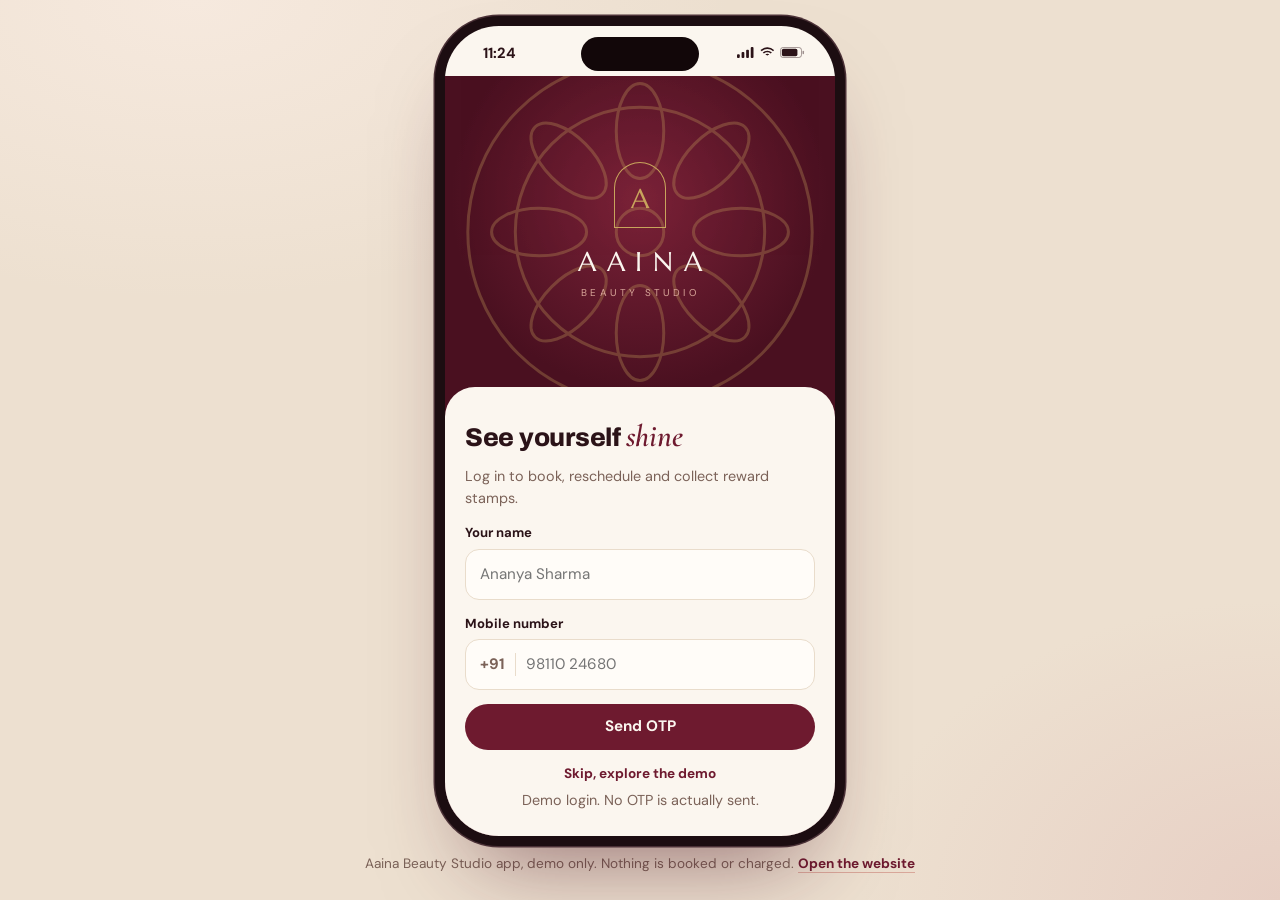
==== app/index.html @ 82b92e7c "Aaina Beauty Studio website Static demo site (HTML, CSS, vanilla JS): home, services, bridal, booki" ====
<!DOCTYPE html>
<html lang="en">
<head>
  <meta charset="utf-8">
  <meta name="viewport" content="width=device-width, initial-scale=1, viewport-fit=cover">
  <meta name="theme-color" content="#FBF6EF">
  <title>Aaina Beauty Studio | App</title>
  <link rel="icon" href="../favicon.svg" type="image/svg+xml">
  <link rel="preconnect" href="https://fonts.googleapis.com">
  <link rel="preconnect" href="https://fonts.gstatic.com" crossorigin>
  <link href="https://fonts.googleapis.com/css2?family=Archivo:wght@500;700;800&family=Cormorant+Garamond:ital,wght@0,500;0,600;1,500;1,600&family=DM+Sans:wght@400;500;700&family=Marcellus&display=swap" rel="stylesheet">
  <link rel="stylesheet" href="app.css">
</head>
<body>
  <div class="stage">
    <div class="phone" id="appFrame">
      <div class="status-bar" aria-hidden="true">
        <span id="sbTime">9:41</span>
        <span class="island"></span>
        <span class="sb-icons">
          <svg viewBox="0 0 18 12"><rect x="0" y="8" width="3" height="4" rx="1"/><rect x="5" y="5.5" width="3" height="6.5" rx="1"/><rect x="10" y="3" width="3" height="9" rx="1"/><rect x="15" y="0" width="3" height="12" rx="1"/></svg>
          <svg viewBox="0 0 16 12"><path d="M8 2.2c2.4 0 4.6.9 6.2 2.5l1.3-1.3A10.6 10.6 0 0 0 8 .4 10.6 10.6 0 0 0 .5 3.4l1.3 1.3A8.8 8.8 0 0 1 8 2.2zm0 3.6c1.4 0 2.7.5 3.7 1.4L13 5.9A7.2 7.2 0 0 0 8 4a7.2 7.2 0 0 0-5 1.9l1.3 1.3c1-.9 2.3-1.4 3.7-1.4zM8 9.4 5.8 8.2a3.4 3.4 0 0 1 4.4 0z"/></svg>
          <svg viewBox="0 0 27 12"><rect x=".5" y=".5" width="23" height="11" rx="3" fill="none" stroke="currentColor" opacity=".45"/><rect x="2" y="2" width="17" height="8" rx="1.8"/><rect x="24.6" y="4" width="1.6" height="4" rx=".8" opacity=".45"/></svg>
        </span>
      </div>

      <main class="view" id="view"></main>

      <nav class="tabbar" id="tabbar" aria-label="Main">
        <button data-go="home"><svg class="icon"><use href="#home"/></svg><span>Home</span></button>
        <button data-go="services"><svg class="icon"><use href="#sparkle"/></svg><span>Services</span></button>
        <button data-go="bookings"><svg class="icon"><use href="#calendar"/></svg><span>Bookings</span><i class="badge" id="bookBadge" hidden></i></button>
        <button data-go="profile"><svg class="icon"><use href="#user"/></svg><span>Profile</span></button>
      </nav>

      <div class="backdrop" id="backdrop"></div>
      <section class="sheet" id="sheet" role="dialog" aria-modal="true"></section>
      <div class="busy" id="busy" hidden><span class="spinner"></span><p>Confirming your booking…</p></div>
      <div class="toast" id="toast" role="status"></div>
    </div>

    <p class="stage-note">Aaina Beauty Studio app, demo only. Nothing is booked or charged. <a href="../index.html">Open the website</a></p>
  </div>

  <script src="../data.js"></script>
  <script src="app.js"></script>
</body>
</html>
---- app/app.css ----
/* Aaina Beauty Studio - app demo
   Same colours and fonts as the website (style.css). */

:root {
  --ivory: #FBF6EF;
  --pearl: #EDE0D0;
  --rose: #D9A79A;
  --rose-deep: #B2625A;
  --wine: #6E1A2F;
  --wine-dark: #4A1020;
  --gold: #C8A45C;
  --henna: #8A4B2A;
  --ink: #2B1318;
  --muted: #7B6258;
  --card: #FFFCF8;
  --line: #E9DCCB;

  --f-logo: 'Marcellus', Georgia, serif;
  --f-head: 'Archivo', 'Helvetica Neue', Arial, sans-serif;
  --f-serif: 'Cormorant Garamond', Georgia, serif;
  --f-body: 'DM Sans', system-ui, sans-serif;

  --pad: 20px;
}

*, *::before, *::after { box-sizing: border-box; }
[hidden] { display: none !important; }
h1, h2, h3, h4, p { margin: 0; }
a { color: inherit; text-decoration: none; }
button { font: inherit; color: inherit; background: none; border: 0; cursor: pointer; padding: 0; text-align: inherit; }
input, select, textarea { font: inherit; color: inherit; }
em { font-family: var(--f-serif); font-style: italic; font-weight: 600; }
:focus-visible { outline: 2px solid var(--wine); outline-offset: 2px; }

.icon {
  width: 1.15em;
  height: 1.15em;
  fill: none;
  stroke: currentColor;
  stroke-width: 1.8;
  stroke-linecap: round;
  stroke-linejoin: round;
  flex: none;
}

body {
  margin: 0;
  min-height: 100vh;
  font-family: var(--f-body);
  color: var(--ink);
  line-height: 1.5;
  -webkit-font-smoothing: antialiased;
  background:
    radial-gradient(900px 500px at 15% 0%, #F6E9DE 0%, transparent 60%),
    radial-gradient(700px 500px at 100% 100%, #E7CFC4 0%, transparent 60%),
    var(--pearl);
}

/* ---------- phone frame (desktop) ---------- */

.stage {
  min-height: 100vh;
  display: flex;
  flex-direction: column;
  align-items: center;
  justify-content: center;
  gap: 18px;
  padding: 24px 0;
}

.phone {
  position: relative;
  width: 390px;
  height: min(844px, calc(100vh - 90px));
  min-height: 640px;
  display: flex;
  flex-direction: column;
  overflow: hidden;
  border-radius: 54px;
  background: var(--ivory);
  box-shadow:
    0 0 0 10px #1C0D11,
    0 0 0 11.5px #4A3036,
    0 50px 90px -30px rgba(74, 16, 32, .55);
}

.status-bar {
  position: relative;
  z-index: 4;
  height: 50px;
  flex: none;
  display: flex;
  align-items: center;
  justify-content: space-between;
  padding: 4px 30px 0 38px;
  font-weight: 700;
  font-size: .92rem;
}
.island {
  position: absolute;
  top: 11px; left: 50%;
  width: 118px; height: 34px;
  transform: translateX(-50%);
  border-radius: 20px;
  background: #120709;
}
.sb-icons { display: flex; align-items: center; gap: 6px; }
.sb-icons svg { height: 11px; width: auto; fill: currentColor; }

.stage-note { font-size: .85rem; color: var(--muted); text-align: center; padding: 0 20px; }
.stage-note a { color: var(--wine); font-weight: 700; border-bottom: 1px solid var(--rose); }

/* ---------- view + tab bar ---------- */

.view {
  flex: 1;
  overflow-y: auto;
  overflow-x: hidden;
  scrollbar-width: none;
  padding-bottom: 28px;
  overscroll-behavior: contain;
}
.view::-webkit-scrollbar { display: none; }
.view.enter { animation: enter .35s ease both; }
@keyframes enter { from { opacity: 0; transform: translateY(10px); } }

.tabbar {
  flex: none;
  display: grid;
  grid-template-columns: repeat(4, 1fr);
  padding: 8px 10px 26px;
  background: rgba(255, 252, 248, .96);
  border-top: 1px solid var(--line);
  position: relative;
}
.tabbar::after {
  content: "";
  position: absolute;
  left: 50%; bottom: 8px;
  width: 134px; height: 5px;
  transform: translateX(-50%);
  border-radius: 9px;
  background: var(--ink);
  opacity: .85;
}
.tabbar button {
  position: relative;
  display: flex;
  flex-direction: column;
  align-items: center;
  gap: 3px;
  padding: 6px 0 2px;
  font-size: .72rem;
  font-weight: 500;
  color: var(--muted);
}
.tabbar .icon { width: 23px; height: 23px; }
.tabbar button.active { color: var(--wine); font-weight: 700; }
.tabbar button.active::before {
  content: "";
  position: absolute;
  top: -9px;
  width: 26px; height: 3px;
  border-radius: 0 0 4px 4px;
  background: var(--gold);
}
.tabbar .badge {
  position: absolute;
  top: 1px; left: calc(50% + 6px);
  min-width: 17px; height: 17px;
  padding: 0 4px;
  border-radius: 9px;
  background: var(--rose-deep);
  color: #fff;
  font-size: .64rem;
  font-style: normal;
  font-weight: 700;
  line-height: 17px;
  text-align: center;
  border: 2px solid var(--card);
  box-sizing: content-box;
}

/* ---------- shared bits ---------- */

.btn {
  display: inline-flex;
  align-items: center;
  justify-content: center;
  gap: .5rem;
  padding: .95rem 1.5rem;
  border-radius: 999px;
  font-weight: 700;
  font-size: .95rem;
  line-height: 1;
  white-space: nowrap;
  transition: background .2s, color .2s, transform .15s, opacity .2s;
}
.btn:active { transform: scale(.97); }
.btn:disabled { opacity: .4; cursor: default; transform: none; }
.btn-sm { padding: .72rem 1.15rem; font-size: .86rem; }
.btn-xs { padding: .55rem .95rem; font-size: .8rem; gap: .35rem; }
.btn-wine { background: var(--wine); color: var(--ivory); }
.btn-gold { background: var(--gold); color: var(--wine-dark); }
.btn-line { border: 1.5px solid var(--wine); color: var(--wine); }
.btn-text { color: var(--muted); }
.btn-text.danger { color: var(--rose-deep); }
.btn-glass { background: rgba(251, 246, 239, .12); color: var(--ivory); border: 1px solid rgba(251, 246, 239, .3); }
.wide { width: 100%; }

.link { color: var(--wine); font-weight: 700; font-size: .85rem; }

.round-btn {
  position: relative;
  width: 44px; height: 44px;
  border-radius: 50%;
  display: grid;
  place-items: center;
  background: var(--card);
  border: 1px solid var(--line);
  color: var(--wine);
  flex: none;
}
.round-btn .icon { width: 20px; height: 20px; }
.round-btn.sm { width: 36px; height: 36px; }
.round-btn.sm .icon { width: 16px; height: 16px; }
.round-btn .dot {
  position: absolute;
  top: 9px; right: 10px;
  width: 9px; height: 9px;
  border-radius: 50%;
  background: var(--rose-deep);
  border: 2px solid var(--card);
}

.eyebrow {
  display: inline-flex;
  align-items: center;
  gap: .4rem;
  font-size: .78rem;
  font-weight: 700;
  color: var(--rose-deep);
}
.eyebrow::before { content: "✦"; color: var(--gold); font-size: .8em; }

.h-scroll {
  display: flex;
  gap: 10px;
  overflow-x: auto;
  scrollbar-width: none;
  margin: 0 calc(var(--pad) * -1);
  padding: 2px var(--pad) 4px;
  scroll-snap-type: x proximity;
  scroll-padding-inline: var(--pad);
}
.h-scroll::-webkit-scrollbar { display: none; }
.h-scroll > * { scroll-snap-align: start; flex: none; }

.block { padding: 0 var(--pad); margin-top: 26px; }
.block-head { display: flex; align-items: baseline; justify-content: space-between; margin-bottom: 12px; }
.block-head h3 { font-family: var(--f-head); font-weight: 800; font-size: 1.12rem; letter-spacing: -.01em; }
.hint { font-family: var(--f-serif); font-style: italic; font-size: 1.05rem; color: var(--rose-deep); }

.page-head { padding: 14px var(--pad) 16px; }
.page-head h1 { font-family: var(--f-head); font-weight: 800; font-size: 2rem; letter-spacing: -.02em; line-height: 1.1; }
.page-head p { color: var(--rose-deep); font-size: 1.12rem; }

.svc-ic {
  width: 44px; height: 44px;
  border-radius: 14px;
  display: grid;
  place-items: center;
  flex: none;
  background: #F4E6DC;
  color: var(--rose-deep);
}
.svc-ic .icon { width: 21px; height: 21px; }
.svc-ic.makeup { background: #F2DDE0; color: var(--wine); }
.svc-ic.skin { background: #F3EAD6; color: #9C7A35; }
.svc-ic.nails { background: #F6E1DA; color: var(--rose-deep); }
.svc-ic.mehendi { background: #EFE2D6; color: var(--henna); }

.price { font-size: .9rem; color: var(--ink); }
.price small { color: var(--muted); font-size: .76rem; }
.price del { color: var(--muted); font-size: .8rem; }
.price b { color: var(--wine); }
.price.big { font-size: 1.2rem; }

.mini-tag {
  display: inline-block;
  padding: 1px 8px;
  border-radius: 99px;
  background: var(--pearl);
  color: var(--henna);
  font-size: .68rem;
  font-weight: 700;
  vertical-align: 1px;
}
.mini-tag.sale { background: var(--wine); color: var(--ivory); }

.heart {
  width: 36px; height: 36px;
  border-radius: 50%;
  display: grid;
  place-items: center;
  color: var(--muted);
  flex: none;
}
.heart .icon { width: 20px; height: 20px; }
.heart.saved { color: var(--rose-deep); }
.heart.saved .icon { fill: var(--rose-deep); }

.empty { text-align: center; padding: 36px 20px; }
.empty h3 { font-family: var(--f-head); font-weight: 800; font-size: 1.1rem; margin-bottom: 4px; }
.empty p { color: var(--muted); font-size: .9rem; margin-bottom: 16px; }

.muted-line { color: var(--muted); font-size: .88rem; }

.demo-line {
  display: flex;
  align-items: center;
  justify-content: center;
  gap: 6px;
  color: var(--muted);
  font-size: .78rem;
  text-align: center;
}
.demo-line .icon { color: var(--gold); }

.avatar {
  width: 48px; height: 48px;
  border-radius: 50%;
  display: grid;
  place-items: center;
  flex: none;
  background: var(--pearl);
  color: var(--wine);
  font-family: var(--f-logo);
  font-size: 1rem;
  letter-spacing: .05em;
  border: 1.5px solid var(--gold);
}

/* ---------- logo ---------- */

.logo { display: flex; align-items: center; gap: 10px; }
.logo-mark {
  width: 30px; height: 38px;
  border: 1.5px solid var(--gold);
  border-radius: 999px 999px 3px 3px;
  display: grid;
  place-items: center;
  padding-top: 6px;
  font-family: var(--f-logo);
  font-size: 1.05rem;
  color: var(--wine);
  background: var(--ivory);
}
.logo-text { display: flex; flex-direction: column; line-height: 1; }
.logo-name { font-family: var(--f-logo); font-size: 1.12rem; letter-spacing: .32em; color: var(--wine); }
.logo-sub { font-size: .54rem; letter-spacing: .3em; text-transform: uppercase; color: var(--muted); margin-top: 5px; }

/* ---------- home ---------- */

.home-top { display: flex; align-items: center; justify-content: space-between; padding: 8px var(--pad) 0; }

.greet { padding: 22px var(--pad) 18px; }
.open-line { display: flex; align-items: center; gap: 7px; font-size: .8rem; font-weight: 500; color: #4E7A4C; margin-bottom: 8px; }
.open-line i { width: 7px; height: 7px; border-radius: 50%; background: currentColor; box-shadow: 0 0 0 4px rgba(78, 122, 76, .15); }
.open-line.closed { color: var(--rose-deep); }
.open-line.closed i { box-shadow: 0 0 0 4px rgba(178, 98, 90, .15); }
.greet h1 { font-family: var(--f-head); font-weight: 800; font-size: 1.9rem; letter-spacing: -.02em; line-height: 1.1; }
.greet h1 em { font-size: 2.35rem; color: var(--wine); font-weight: 600; letter-spacing: 0; }

.next-card {
  position: relative;
  overflow: hidden;
  margin: 0 var(--pad);
  padding: 20px 20px 18px;
  border-radius: 26px;
  background: linear-gradient(150deg, var(--wine) 0%, var(--wine-dark) 100%);
  color: var(--ivory);
  box-shadow: 0 18px 34px -18px rgba(74, 16, 32, .7);
}
.nc-top { display: flex; justify-content: space-between; font-size: .75rem; font-weight: 700; letter-spacing: .08em; text-transform: uppercase; color: var(--gold); }
.nc-top span:last-child { color: rgba(251, 246, 239, .6); letter-spacing: .04em; }
.next-card h2 { position: relative; z-index: 1; font-family: var(--f-head); font-weight: 800; font-size: 1.45rem; letter-spacing: -.01em; line-height: 1.15; margin-top: 12px; }
.nc-with { position: relative; z-index: 1; font-family: var(--f-serif); font-style: italic; font-size: 1.15rem; color: var(--rose); margin-top: 2px; }
.nc-when { position: relative; z-index: 1; display: flex; gap: 8px; margin-top: 14px; flex-wrap: wrap; }
.nc-when span {
  display: inline-flex;
  align-items: center;
  gap: 6px;
  padding: 7px 12px;
  border-radius: 12px;
  background: rgba(251, 246, 239, .1);
  font-size: .84rem;
  font-weight: 500;
}
.nc-when .icon { color: var(--gold); }
.nc-actions { position: relative; z-index: 1; display: flex; gap: 8px; margin-top: 16px; }
.nc-mandala {
  position: absolute;
  right: -46px; top: -40px;
  width: 170px; height: 170px;
  fill: none;
  stroke: var(--gold);
  stroke-width: .7;
  opacity: .28;
}

.quick-row { gap: 10px; }
.quick {
  width: 128px;
  padding: 14px;
  border-radius: 20px;
  background: var(--card);
  border: 1px solid var(--line);
  display: flex;
  flex-direction: column;
  gap: 3px;
}
.quick .svc-ic { margin-bottom: 8px; }
.quick b { font-size: .88rem; line-height: 1.25; }
.quick small { font-size: .76rem; color: var(--muted); }
.quick.rebook { background: var(--pearl); border-color: transparent; }
.quick.rebook .svc-ic { background: var(--wine); color: var(--gold); }

.offer {
  position: relative;
  overflow: hidden;
  width: 248px;
  padding: 18px;
  border-radius: 22px;
  background: #F4E3DA;
  display: flex;
  flex-direction: column;
}
.offer.wine { background: linear-gradient(150deg, #7B2238, var(--wine-dark)); color: var(--ivory); }
.offer-tag {
  align-self: flex-start;
  padding: 4px 10px;
  border-radius: 99px;
  background: var(--wine);
  color: var(--ivory);
  font-size: .72rem;
  font-weight: 700;
}
.offer.wine .offer-tag { background: var(--gold); color: var(--wine-dark); }
.offer h3 { font-family: var(--f-head); font-weight: 800; font-size: 1.1rem; margin-top: 12px; }
.offer p { font-size: .82rem; color: var(--muted); margin-top: 3px; flex: 1; }
.offer.wine p { color: rgba(251, 246, 239, .75); }
.offer-foot { position: relative; z-index: 1; display: flex; align-items: center; justify-content: space-between; margin-top: 14px; }
.offer-foot del { font-size: .78rem; opacity: .65; }
.offer-foot b { font-size: 1.05rem; }
.offer-mandala {
  position: absolute;
  right: -40px; bottom: -40px;
  width: 140px; height: 140px;
  fill: none;
  stroke: var(--gold);
  stroke-width: .7;
  opacity: .3;
}

.loyal {
  padding: 18px;
  border-radius: 24px;
  background: var(--card);
  border: 1px solid var(--line);
  background-image: radial-gradient(circle at 100% 0%, rgba(200, 164, 92, .16), transparent 55%);
}
.loyal-head { display: flex; justify-content: space-between; align-items: flex-start; }
.loyal h3 { font-family: var(--f-head); font-weight: 800; font-size: 1.2rem; margin-top: 2px; }
.loyal-gift { width: 40px; height: 40px; border-radius: 50%; display: grid; place-items: center; background: var(--pearl); color: var(--wine); }
.stamps { display: grid; grid-template-columns: repeat(6, 1fr); gap: 8px; margin: 16px 0 12px; }
.stamp {
  aspect-ratio: 1;
  border-radius: 50%;
  display: grid;
  place-items: center;
  border: 1.5px dashed var(--rose);
  color: var(--rose);
  font-size: .82rem;
  font-weight: 700;
}
.stamp.on {
  border: 1.5px solid var(--gold);
  background: var(--wine);
  color: var(--gold);
  font-family: var(--f-logo);
  font-size: 1.05rem;
  font-weight: 400;
}
.stamp.gift { border: 1.5px solid var(--gold); background: #F7EEDB; color: var(--wine); line-height: 1; align-content: center; gap: 1px; }
.stamp.gift b { font-size: .78rem; }
.stamp.gift small { font-size: .58rem; font-weight: 500; }
.stamp.gift.ready { background: var(--gold); animation: pulse 1.8s ease-in-out infinite; }
@keyframes pulse { 50% { box-shadow: 0 0 0 6px rgba(200, 164, 92, .25); } }
.loyal p { font-size: .84rem; color: var(--muted); }

/* ---------- services ---------- */

.search {
  display: flex;
  align-items: center;
  gap: 10px;
  margin: 0 var(--pad);
  padding: 0 16px;
  height: 50px;
  border-radius: 16px;
  background: var(--card);
  border: 1px solid var(--line);
  color: var(--muted);
}
.search:focus-within { border-color: var(--rose); }
.search input { flex: 1; min-width: 0; border: 0; outline: 0; background: none; font-size: .95rem; }

.chips { padding-top: 14px; padding-bottom: 6px; }
.view > .chips { margin-left: 0; margin-right: 0; }
.chip {
  display: inline-flex;
  align-items: center;
  gap: 6px;
  padding: 8px 15px;
  border-radius: 99px;
  border: 1px solid var(--line);
  background: var(--card);
  font-size: .84rem;
  font-weight: 500;
  white-space: nowrap;
}
.chip .icon { width: 14px; height: 14px; color: var(--rose-deep); }
.chip span { font-size: .72rem; color: var(--muted); }
.chip.active { background: var(--wine); border-color: var(--wine); color: var(--ivory); }
.chip.active .icon, .chip.active span { color: var(--gold); }

.svc-list { padding: 8px var(--pad) 0; display: grid; grid-template-columns: minmax(0, 1fr); gap: 10px; }
.svc {
  display: flex;
  align-items: center;
  gap: 4px;
  padding: 12px 10px 12px 12px;
  border-radius: 20px;
  background: var(--card);
  border: 1px solid var(--line);
  transition: border-color .2s, background .2s;
}
.svc.added { border-color: var(--rose); background: #FFF7F2; }
.svc-main { flex: 1; min-width: 0; display: flex; gap: 12px; align-items: flex-start; }
.svc-text { min-width: 0; display: flex; flex-direction: column; gap: 1px; }
.svc-text b { font-size: .95rem; line-height: 1.25; }
.svc-text small { font-size: .78rem; color: var(--muted); }
.svc-text .price { margin-top: 3px; }
.svc-side { display: flex; align-items: center; gap: 2px; }
.add {
  width: 38px; height: 38px;
  border-radius: 50%;
  display: grid;
  place-items: center;
  background: var(--wine);
  color: var(--ivory);
}
.add .icon { width: 18px; height: 18px; }
.add[aria-pressed="true"] { background: var(--gold); color: var(--wine-dark); }
.add.bridal { background: var(--pearl); color: var(--wine); }

.cart-slot { position: sticky; bottom: 10px; z-index: 3; }
.cart-bar {
  margin: 18px 12px 0;
  padding: 10px 10px 10px 18px;
  border-radius: 22px;
  background: var(--ink);
  color: var(--ivory);
  display: flex;
  align-items: center;
  justify-content: space-between;
  gap: 10px;
  box-shadow: 0 16px 30px -12px rgba(43, 19, 24, .55);
  animation: up .3s ease both;
}
@keyframes up { from { opacity: 0; transform: translateY(16px); } }
.cart-bar div { display: flex; flex-direction: column; min-width: 0; }
.cart-bar b { font-size: .92rem; }
.cart-bar span { font-size: .76rem; color: rgba(251, 246, 239, .65); }

/* ---------- bookings ---------- */

.seg {
  display: grid;
  grid-template-columns: 1fr 1fr;
  margin: 0 var(--pad);
  padding: 4px;
  border-radius: 16px;
  background: var(--pearl);
}
.seg button { padding: 10px; border-radius: 12px; text-align: center; font-weight: 700; font-size: .9rem; color: var(--muted); }
.seg button span { font-weight: 500; font-size: .78rem; margin-left: 3px; }
.seg button.active { background: var(--card); color: var(--wine); box-shadow: 0 2px 8px rgba(74, 16, 32, .08); }

.bk-list { padding: 16px var(--pad) 0; display: grid; grid-template-columns: minmax(0, 1fr); gap: 12px; }
.bk {
  display: flex;
  gap: 14px;
  padding: 16px;
  border-radius: 22px;
  background: var(--card);
  border: 1px solid var(--line);
}
.bk-date {
  width: 56px;
  flex: none;
  align-self: flex-start;
  padding: 8px 0;
  border-radius: 16px;
  background: var(--wine);
  color: var(--ivory);
  text-align: center;
  display: flex;
  flex-direction: column;
  line-height: 1.1;
}
.bk-date b { font-family: var(--f-head); font-size: 1.4rem; font-weight: 800; }
.bk-date small { font-size: .68rem; text-transform: uppercase; letter-spacing: .06em; color: var(--gold); }
.bk.is-done .bk-date, .bk.is-cancelled .bk-date { background: var(--pearl); color: var(--ink); }
.bk.is-done .bk-date small, .bk.is-cancelled .bk-date small { color: var(--muted); }
.bk-info { min-width: 0; flex: 1; }
.bk-info h3 { font-size: 1rem; font-weight: 700; line-height: 1.3; margin-top: 6px; }
.bk-info p { font-size: .84rem; color: var(--muted); }
.bk-info .bk-meta { font-size: .76rem; margin-top: 2px; }
.bk.is-cancelled h3 { text-decoration: line-through; text-decoration-color: var(--rose); color: var(--muted); }
.bk-actions { display: flex; gap: 6px; margin-top: 12px; }
.status {
  display: inline-block;
  padding: 2px 9px;
  border-radius: 99px;
  font-size: .68rem;
  font-weight: 700;
  letter-spacing: .03em;
}
.status.is-upcoming { background: #E6EFE1; color: #3F6B3D; }
.status.is-done { background: var(--pearl); color: var(--henna); }
.status.is-cancelled { background: #F6E1DD; color: var(--rose-deep); }

/* ---------- profile ---------- */

.profile-top { display: flex; align-items: center; gap: 14px; padding: 14px var(--pad) 0; }
.profile-top .avatar { width: 62px; height: 62px; font-size: 1.3rem; background: var(--wine); color: var(--gold); }
.profile-top div { flex: 1; min-width: 0; }
.profile-top h1 { font-family: var(--f-head); font-weight: 800; font-size: 1.35rem; line-height: 1.2; }
.profile-top p { font-size: .86rem; color: var(--muted); }

.stats { display: grid; grid-template-columns: repeat(3, 1fr); gap: 8px; margin: 18px var(--pad) 0; }
.stats div { padding: 12px 8px; border-radius: 18px; background: var(--pearl); text-align: center; display: flex; flex-direction: column; }
.stats b { font-family: var(--f-head); font-weight: 800; font-size: 1.25rem; color: var(--wine); }
.stats span { font-size: .74rem; color: var(--muted); }

.group { margin: 24px var(--pad) 0; }
.group h4 { font-size: .78rem; text-transform: uppercase; letter-spacing: .1em; color: var(--muted); margin-bottom: 10px; }
.group-head { display: flex; justify-content: space-between; align-items: baseline; }
.rows { border-radius: 20px; background: var(--card); border: 1px solid var(--line); overflow: hidden; }
.row {
  display: flex;
  align-items: center;
  justify-content: space-between;
  gap: 12px;
  padding: 13px 16px;
  font-size: .9rem;
  min-height: 52px;
}
.row + .row { border-top: 1px solid var(--line); }
.row > span { color: var(--muted); display: flex; flex-direction: column; }
.row b { font-weight: 500; text-align: right; min-width: 0; overflow-wrap: anywhere; }
.row select { border: 0; background: none; color: var(--wine); font-weight: 700; text-align: right; max-width: 55%; cursor: pointer; }
.toggle > span { color: var(--ink); }
.toggle small { color: var(--muted); font-size: .74rem; }
.toggle input { position: absolute; opacity: 0; pointer-events: none; }
.toggle i {
  position: relative;
  width: 46px; height: 28px;
  flex: none;
  border-radius: 99px;
  background: var(--pearl);
  transition: background .2s;
  cursor: pointer;
}
.toggle i::after {
  content: "";
  position: absolute;
  top: 3px; left: 3px;
  width: 22px; height: 22px;
  border-radius: 50%;
  background: #fff;
  box-shadow: 0 1px 3px rgba(0, 0, 0, .2);
  transition: transform .2s;
}
.toggle input:checked + i { background: var(--wine); }
.toggle input:checked + i::after { transform: translateX(18px); }
.toggle input:focus-visible + i { outline: 2px solid var(--wine); outline-offset: 2px; }

.saved-list { display: grid; gap: 8px; }
.saved { display: flex; align-items: center; gap: 12px; padding: 10px 8px 10px 10px; border-radius: 18px; background: var(--card); border: 1px solid var(--line); }
.saved .svc-ic { width: 40px; height: 40px; border-radius: 12px; }
.saved div { flex: 1; min-width: 0; display: flex; flex-direction: column; }
.saved b { font-size: .9rem; }
.saved small { font-size: .76rem; color: var(--muted); }

.refer {
  position: relative;
  margin: 24px var(--pad) 0;
  padding: 20px;
  border-radius: 24px;
  background: linear-gradient(150deg, var(--wine), var(--wine-dark));
  color: var(--ivory);
}
.refer .eyebrow { color: var(--rose); }
.refer h3 { font-family: var(--f-head); font-weight: 800; font-size: 1.3rem; margin-top: 4px; }
.refer p { font-size: .84rem; color: rgba(251, 246, 239, .75); margin-top: 4px; }
.code-box {
  display: flex;
  align-items: center;
  justify-content: space-between;
  gap: 10px;
  margin: 16px 0 10px;
  padding: 8px 8px 8px 16px;
  border-radius: 16px;
  border: 1.5px dashed var(--gold);
}
.code-box b { font-family: var(--f-logo); font-weight: 400; font-size: 1.05rem; letter-spacing: .08em; color: var(--gold); overflow-wrap: anywhere; }

.support { display: grid; grid-template-columns: 1fr 1fr; gap: 8px; margin-bottom: 12px; }
.faqs { border-radius: 20px; background: var(--card); border: 1px solid var(--line); overflow: hidden; }
.faqs details + details { border-top: 1px solid var(--line); }
.faqs summary {
  display: flex;
  justify-content: space-between;
  align-items: center;
  gap: 10px;
  padding: 15px 16px;
  font-size: .9rem;
  font-weight: 500;
  cursor: pointer;
  list-style: none;
}
.faqs summary::-webkit-details-marker { display: none; }
.faqs summary::after { content: "+"; font-size: 1.3rem; line-height: 1; color: var(--rose-deep); transition: transform .2s; }
.faqs details[open] summary::after { transform: rotate(45deg); }
.faqs details p { padding: 0 16px 15px; font-size: .86rem; color: var(--muted); }

.logout {
  display: flex;
  align-items: center;
  justify-content: center;
  gap: 8px;
  width: calc(100% - var(--pad) * 2);
  margin: 24px var(--pad) 0;
  padding: 14px;
  border-radius: 18px;
  border: 1px solid var(--line);
  color: var(--rose-deep);
  font-weight: 700;
  font-size: .92rem;
}
.reset { display: block; margin: 14px auto 0; font-size: .8rem; color: var(--muted); text-decoration: underline; text-underline-offset: 3px; }
.version { text-align: center; font-size: .72rem; color: var(--muted); opacity: .7; margin-top: 8px; }

/* ---------- top bars (notifications, booking) ---------- */

.bar-head {
  position: sticky;
  top: 0;
  z-index: 3;
  display: flex;
  align-items: center;
  gap: 12px;
  padding: 8px var(--pad) 10px;
  background: var(--ivory);
}
.bar-head h2 { flex: 1; font-family: var(--f-head); font-weight: 800; font-size: 1.15rem; text-align: center; }
.bar-head .spacer { width: 44px; flex: none; }
.bar-title { flex: 1; text-align: center; min-width: 0; }
.bar-title small { font-size: .74rem; color: var(--rose-deep); font-weight: 700; letter-spacing: .04em; }
.bar-title h2 { font-size: 1.05rem; line-height: 1.2; }

.notes { padding: 6px var(--pad) 0; display: grid; grid-template-columns: minmax(0, 1fr); gap: 10px; }
.note {
  display: flex;
  gap: 12px;
  padding: 14px;
  border-radius: 20px;
  background: var(--card);
  border: 1px solid var(--line);
  width: 100%;
}
.note.unread { border-color: var(--rose); background: #FFF6F1; }
.note-ic { width: 40px; height: 40px; border-radius: 50%; display: grid; place-items: center; background: var(--pearl); color: var(--wine); flex: none; }
.note.unread .note-ic { background: var(--wine); color: var(--gold); }
.note-text { display: flex; flex-direction: column; min-width: 0; }
.note-text b { font-size: .9rem; line-height: 1.3; }
.note-text span { font-size: .82rem; color: var(--muted); margin-top: 2px; }
.note-text small { font-size: .72rem; color: var(--rose-deep); font-weight: 700; margin-top: 6px; }

/* ---------- booking flow ---------- */

.view[data-screen="book"] { padding-bottom: 0; display: flex; flex-direction: column; }
.progress { height: 3px; margin: 0 var(--pad); border-radius: 3px; background: var(--pearl); flex: none; }
.progress i { display: block; height: 100%; border-radius: 3px; background: var(--gold); transition: width .3s; }
.flow-body { flex: 1; padding: 18px var(--pad) 24px; }
.flow-foot {
  position: sticky;
  bottom: 0;
  z-index: 3;
  display: flex;
  align-items: center;
  justify-content: space-between;
  gap: 12px;
  padding: 12px var(--pad) 16px;
  background: rgba(255, 252, 248, .97);
  border-top: 1px solid var(--line);
}
.flow-foot div { display: flex; flex-direction: column; min-width: 0; }
.flow-foot b { font-family: var(--f-head); font-weight: 800; font-size: 1.2rem; color: var(--wine); }
.flow-foot span { font-size: .76rem; color: var(--muted); }

.step-note { font-family: var(--f-serif); font-style: italic; font-size: 1.1rem; color: var(--rose-deep); margin-bottom: 14px; }
.sub-title { font-size: .78rem; text-transform: uppercase; letter-spacing: .1em; color: var(--muted); margin: 22px 0 4px; }

.picked { display: grid; gap: 8px; }
.picked-row { display: flex; align-items: center; gap: 12px; padding: 12px; border-radius: 18px; background: var(--card); border: 1px solid var(--rose); }
.picked-row div { flex: 1; min-width: 0; display: flex; flex-direction: column; }
.picked-row b { font-size: .92rem; }
.picked-row small { font-size: .78rem; color: var(--muted); }

.add-list { display: grid; margin-top: 6px; }
.add-row {
  display: flex;
  align-items: center;
  gap: 10px;
  padding: 12px 2px;
  border-bottom: 1px solid var(--line);
  width: 100%;
}
.add-row > span:first-child { flex: 1; min-width: 0; display: flex; flex-direction: column; }
.add-row b { font-size: .9rem; font-weight: 500; }
.add-row small { font-size: .76rem; color: var(--muted); }
.add-row .price { font-size: .84rem; white-space: nowrap; }
.add-row .tick { width: 30px; height: 30px; border-radius: 50%; display: grid; place-items: center; border: 1.5px solid var(--line); color: var(--wine); flex: none; }
.add-row .tick .icon { width: 15px; height: 15px; }
.add-row.on .tick { background: var(--wine); border-color: var(--wine); color: var(--ivory); }

.artist {
  display: flex;
  align-items: center;
  gap: 14px;
  width: 100%;
  padding: 14px;
  margin-bottom: 10px;
  border-radius: 20px;
  background: var(--card);
  border: 1.5px solid var(--line);
  transition: border-color .2s, background .2s;
}
.artist.active { border-color: var(--wine); background: #FFF6F1; }
.avatar.any { background: var(--wine); color: var(--gold); }
.artist-text { flex: 1; min-width: 0; display: flex; flex-direction: column; }
.artist-text b { font-size: .95rem; }
.artist-text small { font-size: .8rem; color: var(--muted); }
.artist-text em { font-size: .98rem; color: var(--rose-deep); }
.rating { display: flex; align-items: center; gap: 4px; font-size: .78rem; font-weight: 700; color: var(--ink); margin-top: 3px; }
.rating .icon { width: 13px; height: 13px; fill: var(--gold); stroke: var(--gold); }
.rating span { font-weight: 400; color: var(--muted); }
.radio { width: 22px; height: 22px; border-radius: 50%; border: 1.5px solid var(--rose); flex: none; display: grid; place-items: center; }
.active > .radio { border-color: var(--wine); }
.active > .radio::after { content: ""; width: 12px; height: 12px; border-radius: 50%; background: var(--wine); }

.days { gap: 8px; padding-bottom: 6px; }
.day {
  width: 60px;
  padding: 10px 0;
  border-radius: 18px;
  background: var(--card);
  border: 1px solid var(--line);
  display: flex;
  flex-direction: column;
  align-items: center;
  line-height: 1.15;
}
.day small { font-size: .68rem; color: var(--muted); text-transform: uppercase; letter-spacing: .04em; }
.day b { font-family: var(--f-head); font-weight: 800; font-size: 1.3rem; margin: 3px 0; }
.day.active { background: var(--wine); border-color: var(--wine); color: var(--ivory); }
.day.active small { color: var(--gold); }
.day:disabled { opacity: .4; cursor: default; }
.picked-day { font-family: var(--f-serif); font-style: italic; font-size: 1.15rem; color: var(--rose-deep); margin: 12px 0 2px; }
.slot-title { font-size: .76rem; text-transform: uppercase; letter-spacing: .1em; color: var(--muted); margin: 14px 0 8px; }
.slots { display: grid; grid-template-columns: repeat(4, 1fr); gap: 8px; }
.slot {
  padding: 10px 0;
  border-radius: 12px;
  border: 1px solid var(--line);
  background: var(--card);
  text-align: center;
  font-size: .82rem;
  font-weight: 500;
}
.slot.active { background: var(--wine); border-color: var(--wine); color: var(--ivory); font-weight: 700; }
.slot:disabled { background: transparent; color: #C4B2A6; text-decoration: line-through; cursor: default; }

.form { display: grid; gap: 14px; }
.field { display: flex; flex-direction: column; gap: 6px; }
.field > span { font-size: .82rem; font-weight: 700; }
.field > span small { font-weight: 400; color: var(--muted); }
.field input, .field textarea, .phone-input {
  width: 100%;
  padding: 13px 14px;
  border-radius: 14px;
  border: 1px solid var(--line);
  background: var(--card);
  font-size: .95rem;
  outline: 0;
}
.field textarea { resize: none; }
.field input:focus, .field textarea:focus, .phone-input:focus-within { border-color: var(--rose-deep); }
.phone-input { display: flex; align-items: center; gap: 10px; padding: 0 14px; }
.phone-input i { font-style: normal; font-weight: 700; color: var(--muted); padding-right: 10px; border-right: 1px solid var(--line); }
.phone-input input { border: 0; padding: 13px 0; background: none; border-radius: 0; }
.field em { display: none; font-family: var(--f-body); font-style: normal; font-weight: 500; font-size: .78rem; color: var(--rose-deep); }
.field.invalid em { display: block; }
.field.invalid input, .field.invalid .phone-input { border-color: var(--rose-deep); }
.field.invalid .phone-input input { border: 0; }

.when-card {
  display: flex;
  align-items: center;
  gap: 12px;
  margin-top: 18px;
  padding: 14px;
  border-radius: 18px;
  background: var(--pearl);
}
.when-card > .icon { width: 22px; height: 22px; color: var(--wine); }
.when-card div { flex: 1; min-width: 0; display: flex; flex-direction: column; }
.when-card b { font-size: .9rem; }
.when-card small { font-size: .78rem; color: var(--muted); }

.bill { padding: 16px; border-radius: 20px; background: var(--card); border: 1px solid var(--line); display: grid; gap: 8px; }
.bill div { display: flex; justify-content: space-between; gap: 12px; font-size: .9rem; }
.bill .minus { color: #3F6B3D; }
.bill .grand { border-top: 1px dashed var(--rose); padding-top: 10px; margin-top: 2px; font-weight: 700; font-size: 1rem; }
.bill .grand span:last-child { color: var(--wine); }

.pay-list { display: grid; gap: 8px; margin: 8px 0 16px; }
.pay {
  display: flex;
  align-items: center;
  gap: 12px;
  width: 100%;
  padding: 13px 14px;
  border-radius: 18px;
  background: var(--card);
  border: 1.5px solid var(--line);
}
.pay.active { border-color: var(--wine); background: #FFF6F1; }
.pay-ic { width: 40px; height: 40px; border-radius: 12px; display: grid; place-items: center; background: var(--pearl); color: var(--wine); flex: none; }
.pay > span:nth-child(2) { flex: 1; display: flex; flex-direction: column; }
.pay b { font-size: .92rem; }
.pay small { font-size: .78rem; color: var(--muted); }

.done { padding: 44px var(--pad) 10px; text-align: center; display: flex; flex-direction: column; align-items: center; gap: 10px; }
.done-badge {
  position: relative;
  width: 96px; height: 96px;
  border-radius: 50%;
  display: grid;
  place-items: center;
  background: var(--wine);
  color: var(--gold);
  margin-bottom: 6px;
  isolation: isolate;
  animation: pop .5s cubic-bezier(.2, 1.4, .4, 1) both;
}
.done-badge > .icon { width: 42px; height: 42px; stroke-width: 2.2; }
.done-mandala {
  position: absolute;
  inset: -16px;
  width: calc(100% + 32px); height: calc(100% + 32px);
  fill: none;
  stroke: var(--gold);
  stroke-width: .8;
  opacity: .55;
  z-index: -1;
  animation: spin 24s linear infinite;
}
@keyframes pop { from { transform: scale(.5); opacity: 0; } }
@keyframes spin { to { transform: rotate(360deg); } }
.done h1 { font-family: var(--f-head); font-weight: 800; font-size: 1.7rem; line-height: 1.15; margin-top: 10px; }
.done h1 em { font-size: 2.1rem; color: var(--wine); }
.done > p { font-size: .88rem; color: var(--muted); max-width: 300px; }
.nowrap { white-space: nowrap; }
.ticket {
  width: 100%;
  margin: 10px 0 8px;
  border-radius: 22px;
  background: var(--card);
  border: 1px solid var(--line);
  text-align: left;
  overflow: hidden;
}
.ticket-id {
  position: relative;
  display: flex;
  justify-content: space-between;
  align-items: center;
  padding: 14px 18px;
  background: var(--pearl);
  border-bottom: 1.5px dashed var(--rose);
}
.ticket-id span { font-size: .78rem; color: var(--muted); }
.ticket-id b { font-family: var(--f-logo); font-weight: 400; font-size: 1.25rem; letter-spacing: .08em; color: var(--wine); }
.ticket-rows { padding: 8px 18px 12px; }
.ticket-rows div { display: flex; justify-content: space-between; gap: 16px; padding: 7px 0; font-size: .86rem; }
.ticket-rows span { color: var(--muted); flex: none; }
.ticket-rows b { font-weight: 500; text-align: right; }
.done .link { margin-top: 6px; }

/* ---------- login ---------- */

.view[data-screen="login"] { padding-bottom: 0; }
.login { min-height: 100%; display: flex; flex-direction: column; background: var(--wine-dark); }
.login-art {
  position: relative;
  overflow: hidden;
  flex: 1;
  min-height: 230px;
  display: flex;
  flex-direction: column;
  align-items: center;
  justify-content: center;
  color: var(--ivory);
  background: radial-gradient(circle at 50% 40%, #7B2238, var(--wine-dark) 70%);
}
.login-mandala {
  position: absolute;
  width: 380px; height: 380px;
  fill: none;
  stroke: var(--gold);
  stroke-width: .5;
  opacity: .3;
  animation: spin 60s linear infinite;
}
.logo-mark.big { position: relative; width: 52px; height: 66px; font-size: 1.7rem; padding-top: 10px; background: transparent; color: var(--gold); border-color: var(--gold); }
.login-brand { position: relative; font-family: var(--f-logo); font-size: 1.7rem; letter-spacing: .4em; margin: 14px 0 0 .4em; }
.login-sub { position: relative; font-size: .62rem; letter-spacing: .34em; text-transform: uppercase; color: var(--rose); margin-top: 4px; }
.login-card {
  padding: 26px var(--pad) 24px;
  border-radius: 30px 30px 0 0;
  background: var(--ivory);
  display: flex;
  flex-direction: column;
  gap: 14px;
}
.login-card h1 { font-family: var(--f-head); font-weight: 800; font-size: 1.6rem; letter-spacing: -.01em; }
.login-card h1 em { color: var(--wine); font-size: 1.95rem; }
.login-card > p { color: var(--muted); font-size: .9rem; margin-top: -8px; }
.login-card .link { align-self: center; }

.otp-page { padding: 20px var(--pad); display: flex; flex-direction: column; gap: 14px; }
.otp-page h1 { font-family: var(--f-head); font-weight: 800; font-size: 1.8rem; }
.otp-page h1 em { color: var(--wine); font-size: 2.2rem; }
.otp-page > p { color: var(--muted); font-size: .92rem; }
.otp-page > p b { color: var(--ink); }
.otp { display: grid; grid-template-columns: repeat(4, 1fr); gap: 12px; margin: 10px 0 2px; }
.otp input {
  width: 100%;
  height: 64px;
  border-radius: 18px;
  border: 1.5px solid var(--line);
  background: var(--card);
  text-align: center;
  font-family: var(--f-head);
  font-size: 1.6rem;
  font-weight: 800;
  color: var(--wine);
  outline: 0;
}
.otp input:focus { border-color: var(--wine); }
.otp-page .link { align-self: center; }

/* ---------- sheet ---------- */

.backdrop {
  position: absolute;
  inset: 0;
  z-index: 10;
  background: rgba(43, 19, 24, .45);
  opacity: 0;
  pointer-events: none;
  transition: opacity .25s;
}
.backdrop.show { opacity: 1; pointer-events: auto; }
.sheet {
  position: absolute;
  left: 0; right: 0; bottom: 0;
  z-index: 11;
  max-height: 86%;
  overflow-y: auto;
  scrollbar-width: none;
  padding: 10px var(--pad) 30px;
  border-radius: 28px 28px 0 0;
  background: var(--ivory);
  transform: translateY(105%);
  transition: transform .32s cubic-bezier(.2, .8, .2, 1);
}
.sheet::-webkit-scrollbar { display: none; }
.sheet.open { transform: none; }
.grab { width: 40px; height: 5px; border-radius: 9px; background: var(--pearl); margin: 0 auto 10px; }
.sheet-close { position: absolute; top: 16px; right: 16px; width: 34px; height: 34px; border-radius: 50%; display: grid; place-items: center; background: var(--pearl); color: var(--ink); }
.sheet h2 { font-family: var(--f-head); font-weight: 800; font-size: 1.45rem; letter-spacing: -.01em; line-height: 1.2; margin-top: 6px; padding-right: 40px; }
.sheet .lead { color: var(--muted); font-size: .92rem; margin-top: 6px; }

.detail-top { display: flex; align-items: center; gap: 12px; margin-top: 6px; }
.meta-row { display: flex; align-items: center; gap: 10px; margin-top: 12px; font-size: .86rem; color: var(--muted); }
.meta-row > span:first-child { display: inline-flex; align-items: center; gap: 5px; }
.detail h4 { font-size: .78rem; text-transform: uppercase; letter-spacing: .1em; color: var(--muted); margin: 20px 0 8px; }
.inc { list-style: none; margin: 0; padding: 0; display: grid; gap: 8px; }
.inc li { display: flex; align-items: center; gap: 10px; font-size: .92rem; }
.inc .icon { color: var(--gold); stroke-width: 2.4; }
.note-box { margin-top: 16px; padding: 12px 14px; border-radius: 14px; background: var(--pearl); font-size: .85rem; color: var(--henna); }
.detail-foot { display: flex; align-items: center; gap: 8px; margin-top: 22px; padding-top: 16px; border-top: 1px solid var(--line); }
.detail-foot .price { flex: 1; }
.detail-foot .heart { border: 1px solid var(--line); width: 46px; height: 46px; }

.resched .days { margin-top: 14px; }
.resched .btn { margin-top: 20px; }
.confirm { display: flex; flex-direction: column; gap: 8px; }
.confirm .lead { margin-bottom: 14px; }
.stars { display: flex; justify-content: center; gap: 8px; padding: 8px 0 6px; }
.stars button { color: var(--gold); }
.stars .icon { width: 40px; height: 40px; stroke-width: 1.3; }
.stars button:hover .icon, .stars button:focus-visible .icon { fill: var(--gold); }
.edit-form h2 { margin-bottom: 4px; }
.edit-form .btn { margin-top: 6px; }

/* ---------- busy + toast ---------- */

.busy {
  position: absolute;
  inset: 0;
  z-index: 20;
  display: flex;
  flex-direction: column;
  align-items: center;
  justify-content: center;
  gap: 16px;
  background: rgba(251, 246, 239, .92);
  font-weight: 700;
  color: var(--wine);
}
.spinner { width: 46px; height: 46px; border-radius: 50%; border: 3px solid var(--pearl); border-top-color: var(--wine); animation: spin .8s linear infinite; }

.toast {
  position: absolute;
  left: 50%; bottom: 24px;
  z-index: 30;
  width: max-content;
  max-width: calc(100% - 40px);
  padding: 12px 18px;
  border-radius: 14px;
  background: var(--ink);
  color: var(--ivory);
  font-size: .86rem;
  text-align: center;
  opacity: 0;
  pointer-events: none;
  transform: translate(-50%, 16px);
  transition: opacity .25s, transform .25s;
}
.toast.lift { bottom: 104px; }
.toast.show { opacity: 1; transform: translate(-50%, 0); }

/* ---------- real phones: no frame ---------- */

@media (max-width: 500px) {
  body { background: var(--ivory); }
  .stage { padding: 0; min-height: 0; display: block; }
  .phone {
    width: 100%;
    height: 100vh;
    height: 100dvh;
    min-height: 0;
    border-radius: 0;
    box-shadow: none;
  }
  .status-bar, .stage-note, .tabbar::after { display: none; }
  .view { padding-top: env(safe-area-inset-top); }
  .tabbar { padding-bottom: max(10px, env(safe-area-inset-bottom)); }
  .toast.lift { bottom: 84px; }
}
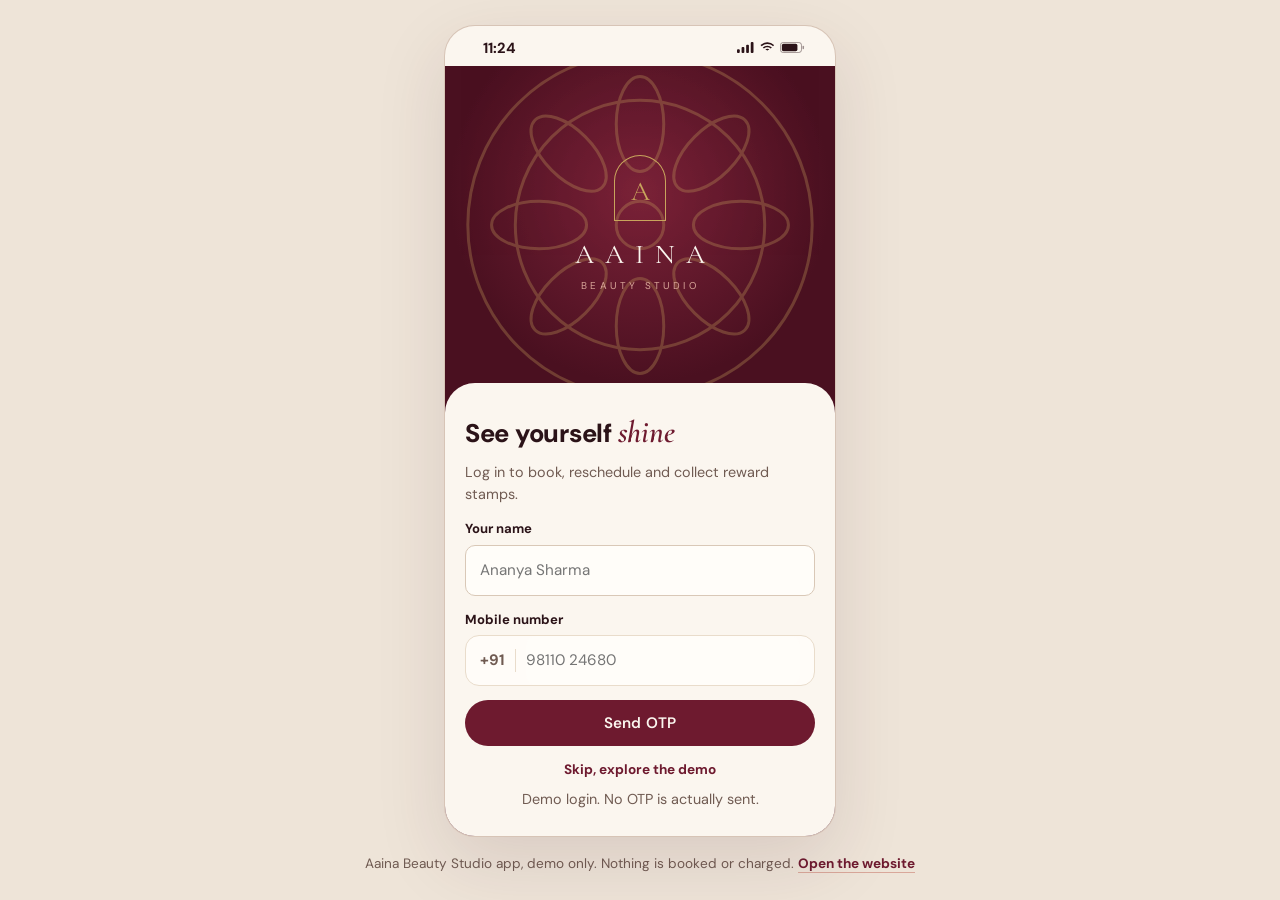
==== commit 040ad987: "Refresh studio UI and add optional live booking operations" ====
--- a/app/index.html
+++ b/app/index.html
@@ -8,10 +8,21 @@
   <link rel="icon" href="../favicon.svg" type="image/svg+xml">
   <link rel="preconnect" href="https://fonts.googleapis.com">
   <link rel="preconnect" href="https://fonts.gstatic.com" crossorigin>
-  <link href="https://fonts.googleapis.com/css2?family=Archivo:wght@500;700;800&family=Cormorant+Garamond:ital,wght@0,500;0,600;1,500;1,600&family=DM+Sans:wght@400;500;700&family=Marcellus&display=swap" rel="stylesheet">
+  <link href="https://fonts.googleapis.com/css2?family=Cormorant+Garamond:ital,wght@0,500;0,600;1,500;1,600&family=DM+Sans:wght@400;500;600;700&display=swap" rel="stylesheet">
   <link rel="stylesheet" href="app.css">
+  <link rel="manifest" href="../manifest.webmanifest">
+  <meta name="theme-color" content="#6E1A2F">
+  <meta property="og:type" content="website">
+  <meta property="og:site_name" content="Aaina Beauty Studio">
+  <meta property="og:title" content="Aaina Beauty Studio — Make time for yourself">
+  <meta property="og:description" content="Explore salon services, plan your bridal look, and find your next appointment.">
+  <meta property="og:image" content="https://strong-cucurucho-858239.netlify.app/images/hero-glam.jpg">
+  <meta name="twitter:card" content="summary_large_image">
+  <link rel="canonical" href="https://strong-cucurucho-858239.netlify.app/app/">
+  <link rel="stylesheet" href="../refresh.css">
 </head>
 <body>
+  <a class="skip-link" href="#view">Skip to content</a>
   <div class="stage">
     <div class="phone" id="appFrame">
       <div class="status-bar" aria-hidden="true">
@@ -24,7 +35,7 @@
         </span>
       </div>
 
-      <main class="view" id="view"></main>
+      <main class="view" id="view" tabindex="-1"></main>
 
       <nav class="tabbar" id="tabbar" aria-label="Main">
         <button data-go="home"><svg class="icon"><use href="#home"/></svg><span>Home</span></button>
@@ -34,7 +45,7 @@
       </nav>
 
       <div class="backdrop" id="backdrop"></div>
-      <section class="sheet" id="sheet" role="dialog" aria-modal="true"></section>
+      <dialog class="sheet" id="sheet" aria-label="Appointment details"></dialog>
       <div class="busy" id="busy" hidden><span class="spinner"></span><p>Confirming your booking…</p></div>
       <div class="toast" id="toast" role="status"></div>
     </div>
@@ -43,6 +54,10 @@
   </div>
 
   <script src="../data.js"></script>
+  <script src="../core.js"></script>
+  <script src="../runtime-config.js"></script>
+  <script src="../client.js"></script>
+  <script src="../pwa.js"></script>
   <script src="app.js"></script>
 </body>
 </html>
--- a/refresh.css
+++ b/refresh.css
@@ -0,0 +1,112 @@
+/* A quieter, more legible layer over the studio's ivory, rose and wine palette. */
+:root { --f-head:'DM Sans',system-ui,sans-serif; --f-logo:'Cormorant Garamond',Georgia,serif; --muted:#705b52; --rose-deep:#984b47; }
+body { text-rendering:optimizeLegibility; }
+.skip-link { position:fixed; left:16px; top:12px; z-index:1000; padding:12px 18px; background:var(--wine); color:white; border-radius:8px; transform:translateY(-160%); }
+.skip-link:focus { transform:none; }
+.btn { min-height:46px; font-weight:600; letter-spacing:.01em; }
+button:disabled { opacity:.5; cursor:not-allowed; }
+button:disabled:hover { transform:none; }
+.topbar { font-size:11px; letter-spacing:.035em; padding-block:8px; background:#f0e6db; color:#624439; }
+.topbar b { color:#624439; }
+.topbar a { color:#765020; }
+.cat-chips button .count { opacity:1; }
+.mobile-menu { width:100vw; max-width:none; height:100dvh; max-height:none; margin:0; border:0; }
+.mobile-menu:not([open]) { display:none; }
+.site-header { border-bottom:1px solid #e8ddd2; background:#fbf6eff5; backdrop-filter:blur(12px); }
+.logo-name { letter-spacing:.14em; }
+.demo-banner { width:min(1180px,calc(100% - 40px)); margin:18px auto 0; padding:10px 14px; display:flex; align-items:center; justify-content:center; flex-wrap:wrap; gap:5px 12px; color:#755d4c; border:1px solid #e6d9c5; border-radius:8px; font-size:11px; background:#f8efe1; }
+.demo-banner span { color:#7b6859; }
+.hero { padding:64px 0 76px; background:var(--ivory); }
+.hero-grid { gap:70px; align-items:center; padding:12px 0; }
+.hero-text .label { font-size:11px; text-transform:uppercase; letter-spacing:.18em; color:#8b6553; margin-bottom:22px; }
+.hero-text h1 { font-family:var(--f-serif); font-size:clamp(64px,6.8vw,104px); font-weight:500; line-height:.98; letter-spacing:-.045em; text-transform:none; }
+.hero-text h1 em { display:inline; font-family:var(--f-serif); color:var(--wine); font-size:1em; font-weight:500; letter-spacing:-.045em; }
+.hero-sub { font-size:15px; line-height:1.85; max-width:430px; margin-top:28px; }
+.hero-cta { margin-top:30px; gap:12px; }
+.hero-cta .btn-line { border-color:transparent; text-decoration:underline; text-underline-offset:5px; padding-inline:14px; }
+.hero-proof { margin-top:36px; padding-top:24px; border-top:1px solid #dfd0c1; gap:30px; }
+.hero-proof .rating { gap:12px; }
+.hero-proof .stars { color:#b08a50; font-size:28px; }
+.hero-proof .rating strong { font-weight:500; font-size:12px; }
+.hero-proof .rating p { font-size:11px; color:var(--muted); line-height:1.8; }
+.hero-art { max-width:430px; justify-self:center; }
+.hero-art .arch { box-shadow:0 15px 45px #47172a12; }
+.hero-caption { font-family:var(--f-serif); font-style:italic; font-size:19px; color:#8a6b57; text-align:center; margin-top:22px; }
+.spin-badge { width:82px; height:82px; top:12%; right:-28px; }
+.float-chip { bottom:15%; border-radius:12px; padding:14px 18px; box-shadow:0 6px 20px #30121c15; font-size:12px; }
+.float-chip small { font-size:10px; }
+.trust { background:#f2e8dc; border-top:1px solid #e3d4c1; border-bottom:1px solid #e3d4c1; }
+.trust-item b { font-weight:600; font-size:12px; }
+.trust-item span { font-size:11px; }
+.trust-item .icon { color:#956d4e; }
+.section { padding:82px 0; }
+.title { font-family:var(--f-serif); text-transform:none; font-size:clamp(36px,4vw,56px); font-weight:600; line-height:1.08; letter-spacing:-.025em; }
+.title em { font-size:1em; }
+.sec-head { margin-bottom:32px; }
+.sec-head>p { font-size:14px; line-height:1.8; }
+.label { font-size:11px; text-transform:uppercase; letter-spacing:.14em; font-weight:600; }
+.s-card { background:#fffdf9; border:1px solid #e8dbce; border-radius:16px; padding:24px; box-shadow:0 4px 14px #43162204; transition:border-color .2s,box-shadow .2s; }
+.s-card:hover { transform:none; border-color:#ba9984; box-shadow:0 7px 22px #43162209; }
+.s-card.is-added { background:#faf0ed; border-color:#b9787a; }
+.s-card h3 { font-family:var(--f-serif); font-size:26px; line-height:1.2; }
+.s-cat { font-size:10px; letter-spacing:.12em; color:#8c624e; }
+.s-desc { font-size:13px; line-height:1.75; }
+.s-price b { font-size:23px; font-weight:500; }
+.s-meta { gap:8px; }
+.s-details { padding:10px 3px; min-height:44px; }
+.cat-chips button { min-height:42px; padding:10px 18px; border-color:#d9c8b7; font-size:12px; }
+.search input,.sort select { background:#fffdfa; border-color:#d9c8b7; border-radius:10px; min-height:48px; }
+.combo { border-radius:16px; background:#f2e7d9; }
+.page-head h1 { font-family:var(--f-serif); text-transform:none; font-weight:500; letter-spacing:-.025em; font-size:clamp(48px,5.5vw,76px); }
+.ph picture { display:block; width:100%; height:100%; }
+.privacy-copy { max-width:720px; margin-top:32px; }
+.privacy-copy h2 { font-family:var(--f-serif); font-size:30px; margin-top:26px; }
+.privacy-copy p { margin:12px 0 22px; color:var(--muted); line-height:1.9; }
+.book-section { padding-top:42px; }
+.flow,.summary { border-color:#e3d3c3; box-shadow:0 8px 28px #43162205; }
+.step-title { font-family:var(--f-serif); font-size:34px; font-weight:500; letter-spacing:-.02em; }
+.step-sub { font-size:13px; line-height:1.7; }
+.pick { background:#fffdf9; border-radius:12px; min-height:82px; }
+.pick.on { background:#f8edeb; }
+.pick b { font-weight:600; }
+.artist-pick { background:#fffdf9; border-color:#e5d7ca; border-radius:14px; }
+.artist-note { font-size:12px; line-height:1.8; }
+.date-btn,.slot { border-radius:10px; border-color:#dfcebd; min-height:44px; }
+.field input,.field textarea,.field select { border-color:#d9c8b7; background:#fffdf9; min-height:46px; border-radius:10px; }
+.policy,.demo-line { font-size:11px; line-height:1.75; }
+.confirm .id { max-width:100%; overflow-wrap:anywhere; font-size:13px; }
+.lightbox { margin:0; width:100vw; max-width:none; height:100dvh; max-height:none; border:0; background:transparent; }
+.lightbox:not([open]) { display:none; }
+.lightbox::backdrop { background:#241018e8; }
+.lightbox .lb-close { position:fixed; right:24px; top:24px; color:#fff; min-width:44px; min-height:44px; }
+.lightbox img { max-width:min(100%,1000px); max-height:85dvh; object-fit:contain; }
+.account-dialog { width:min(460px,calc(100% - 32px)); border:1px solid #e6d7c7; border-radius:20px; padding:30px; color:var(--ink); background:#fffaf4; max-height:90dvh; }
+.account-dialog::backdrop { background:#32152180; backdrop-filter:blur(4px); }
+.account-dialog form { display:grid; gap:18px; }
+.account-dialog h2 { font-family:var(--f-serif); font-size:36px; font-weight:500; line-height:1.1; }
+.account-dialog p { font-size:12px; line-height:1.7; color:var(--muted); }
+.account-dialog label { display:grid; gap:6px; font-size:12px; }
+.account-dialog input { display:block; width:100%; min-height:46px; border:1px solid #d6c3b0; border-radius:8px; background:#fff; padding:10px 12px; }
+.account-dialog #accountError { color:#9b293f; }
+.account-actions { display:flex; justify-content:space-between; align-items:center; gap:16px; }
+.system-notice { padding:12px 20px; background:#fff1cc; color:#64421f; text-align:center; font:13px/1.6 var(--f-body); }
+.honeypot { position:absolute!important; width:1px!important; height:1px!important; overflow:hidden!important; clip:rect(0 0 0 0)!important; }
+.install-button { text-decoration:underline; text-underline-offset:4px; padding:6px; }
+.vistas-tag { position:static; display:flex; width:max-content; margin:18px auto; transform:none; }
+body:has(.stage) { background:#eee4d8; }
+body:has(.stage) .phone { border-radius:30px; box-shadow:0 0 0 1px #d7c4b6,0 25px 70px #49232d20; }
+body:has(.stage) .island { display:none; }
+body:has(.stage) .status-bar { height:40px; }
+body:has(.stage) .splash-title,.home-greeting h1 { font-family:var(--f-serif); }
+body:has(.stage) .sheet { position:fixed; left:0; right:0; top:auto; bottom:0; margin:0 auto; width:min(430px,100%); max-width:100%; max-height:85dvh; border:0; border-radius:24px 24px 0 0; transform:none; color:var(--ink); }
+body:has(.stage) .sheet:not([open]) { display:none; }
+body:has(.stage) .sheet::backdrop { background:#29121c88; }
+body:has(.stage) .backdrop { display:none; }
+.live-welcome { padding:50px 24px 28px; min-height:100%; display:flex; flex-direction:column; justify-content:center; gap:20px; }
+.live-welcome h1 { font-family:var(--f-serif); font-size:54px; line-height:1; font-weight:500; }
+.live-welcome p { font-size:14px; color:var(--muted); line-height:1.8; margin-bottom:12px; }
+.live-welcome>a { text-align:center; font-size:12px; margin-top:14px; text-decoration:underline; text-underline-offset:4px; }
+@media(max-width:1000px) { .hero-grid{gap:35px} .hero-text h1{font-size:clamp(62px,8vw,86px)} .hero-cta{flex-wrap:wrap} .hero-art{width:min(100%,360px)} }
+@media(max-width:700px) { .hero{padding:38px 0 52px} .hero-grid{gap:36px} .hero-text h1{font-size:70px;line-height:1.02} .hero-text .label{font-size:10px;margin-bottom:18px} .hero-sub{font-size:14px;margin-top:20px} .hero-cta .btn{font-size:12px;padding-inline:20px} .hero-proof{margin-top:26px;padding-top:20px;justify-content:flex-start;gap:24px} .hero-art{width:min(75%,310px)} .hero-caption{font-size:16px} .spin-badge{width:65px;height:65px;right:-18px} .float-chip{padding:10px 14px;left:-22px;bottom:20%} .demo-banner{font-size:10px;line-height:1.6;text-align:center;margin-top:12px} .demo-banner span{max-width:285px} .section{padding:58px 0} .s-card{padding:20px} .title{font-size:38px} .summary-toggle{min-height:58px} .topbar{font-size:10px} .topbar>a{display:none} .trust-grid{gap:22px} .trust-item b{font-size:11px} .trust-item span{font-size:10px} .account-dialog{padding:24px} .mobile-bar{box-shadow:0 -4px 20px #43162210} .site-header .logo-name{font-size:23px} }
+@media(max-width:500px) { body:has(.stage) .phone{border-radius:0;box-shadow:none} .stage-note{display:block!important;padding:12px 20px;font-size:10px;text-align:center} .stage{gap:0} .system-notice{font-size:11px} }
+@media(prefers-reduced-motion:reduce) { *,*::before,*::after{scroll-behavior:auto!important;animation:none!important;transition:none!important} }
